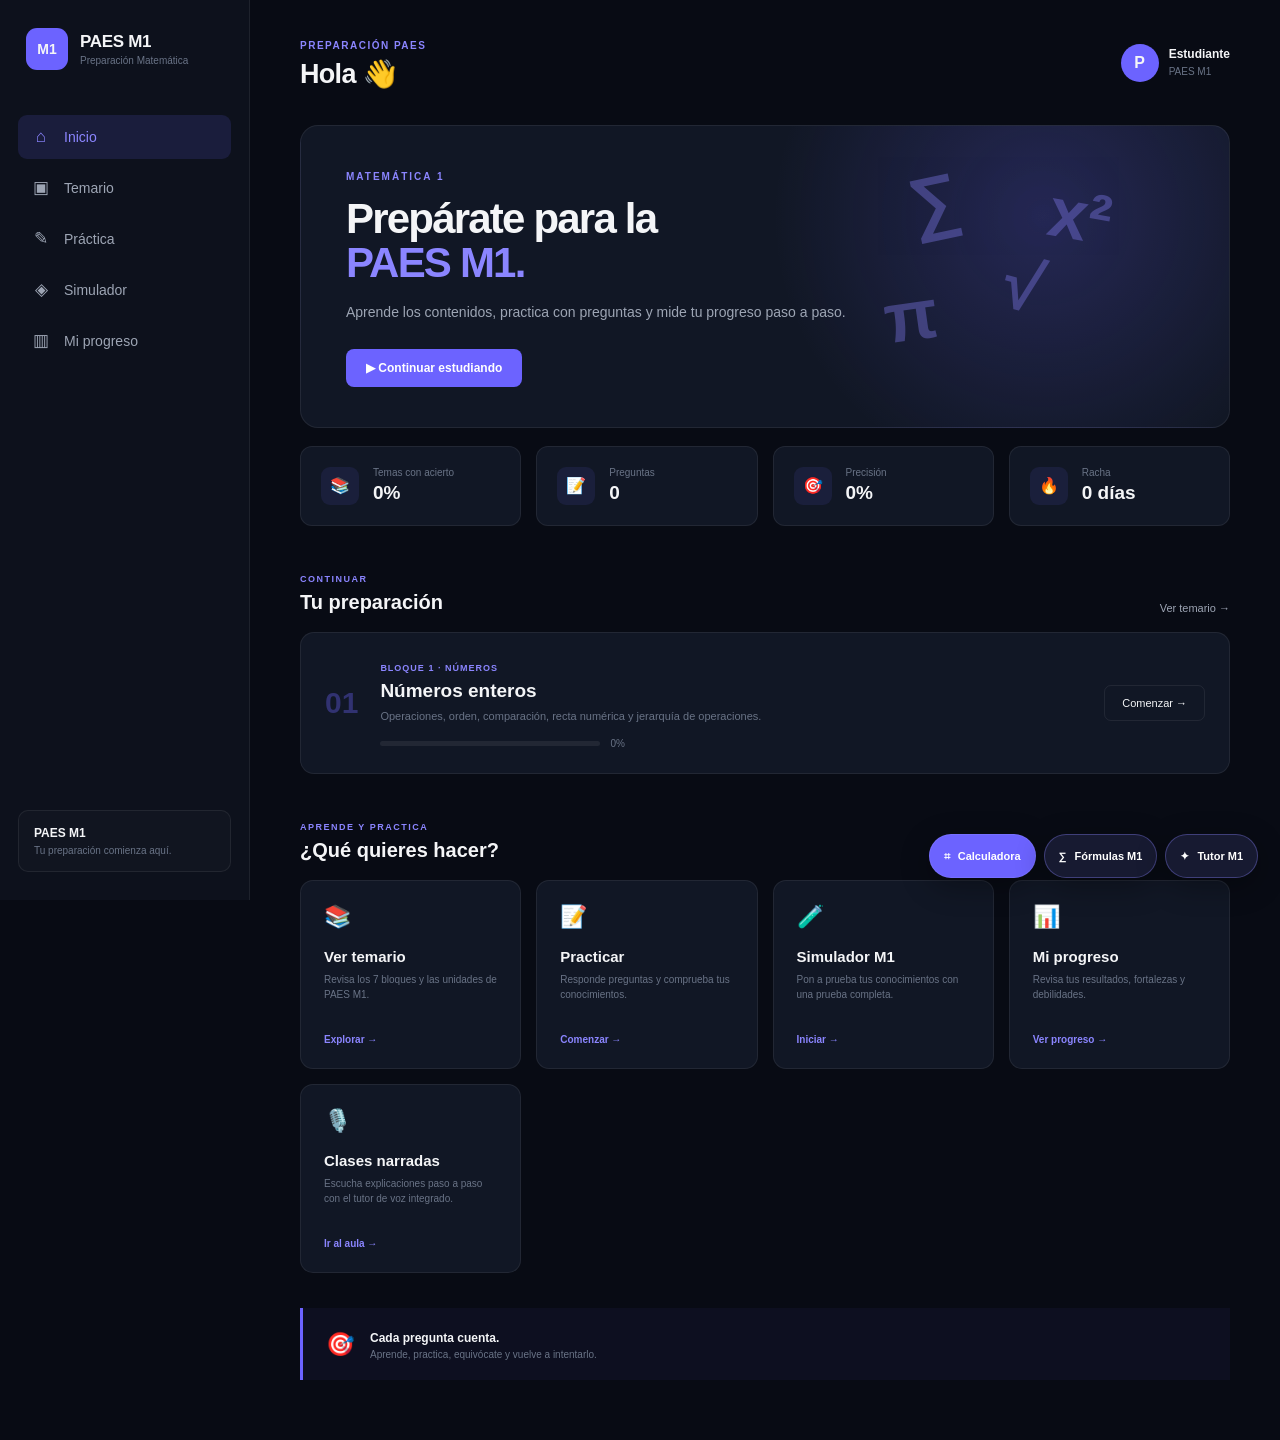
==== index.html @ ae8b5928 "Publicar sitio de preparacion PAES M1 Co-authored-by: Copilot <223556219+Copilot@users.noreply.githu" ====
<!DOCTYPE html>
<html lang="es">
<head>
    <meta charset="UTF-8">
    <meta name="viewport" content="width=device-width, initial-scale=1.0">

    <title>PAES M1 | Preparación Matemática</title>

    <link rel="stylesheet" href="css/style.css">
</head>

<body>

    <!-- BARRA LATERAL -->
    <aside class="sidebar">

        <div class="logo">
            <div class="logo-icon">M1</div>

            <div>
                <h1>PAES M1</h1>
                <span>Preparación Matemática</span>
            </div>
        </div>

        <nav class="menu">

            <a href="index.html" class="menu-item active">
                <span>⌂</span>
                Inicio
            </a>

            <a href="temario.html" class="menu-item">
                <span>▣</span>
                Temario
            </a>

            <a href="practica.html" class="menu-item">
                <span>✎</span>
                Práctica
            </a>

            <a href="simulador.html" class="menu-item">
                <span>◈</span>
                Simulador
            </a>

            <a href="progreso.html" class="menu-item">
                <span>▥</span>
                Mi progreso
            </a>

        </nav>

        <div class="sidebar-bottom">
            <span>PAES M1</span>
            <small>Tu preparación comienza aquí.</small>
        </div>

    </aside>


    <!-- CONTENIDO PRINCIPAL -->
    <main class="main-content">

        <!-- ENCABEZADO -->
        <header class="topbar">

            <div>
                <span class="welcome-small">PREPARACIÓN PAES</span>
                <h2>Hola 👋</h2>
            </div>

            <div class="student-badge">
                <span class="student-icon">P</span>
                <div>
                    <strong>Estudiante</strong>
                    <small>PAES M1</small>
                </div>
            </div>

        </header>


        <!-- HERO -->
        <section class="hero">

            <div class="hero-text">

                <span class="hero-label">MATEMÁTICA 1</span>

                <h1>
                    Prepárate para la<br>
                    <strong>PAES M1.</strong>
                </h1>

                <p>
                    Aprende los contenidos, practica con preguntas
                    y mide tu progreso paso a paso.
                </p>

                <button class="primary-button" id="continue-study">
                    ▶ Continuar estudiando
                </button>

            </div>

            <div class="hero-decoration">
                <div class="math-symbol">∑</div>
                <div class="math-symbol">√</div>
                <div class="math-symbol">π</div>
                <div class="math-symbol">x²</div>
            </div>

        </section>


        <!-- ESTADÍSTICAS -->
        <section class="stats">

            <div class="stat-card">

                <div class="stat-icon">📚</div>

                <div>
                    <span>Temas con acierto</span>
                    <strong id="temario-completado">0%</strong>
                </div>

            </div>


            <div class="stat-card">

                <div class="stat-icon">📝</div>

                <div>
                    <span>Preguntas</span>
                    <strong id="total-preguntas">0</strong>
                </div>

            </div>


            <div class="stat-card">

                <div class="stat-icon">🎯</div>

                <div>
                    <span>Precisión</span>
                    <strong id="precision">0%</strong>
                </div>

            </div>


            <div class="stat-card">

                <div class="stat-icon">🔥</div>

                <div>
                    <span>Racha</span>
                    <strong id="racha">0 días</strong>
                </div>

            </div>

        </section>


        <!-- CONTINUAR -->
        <section class="continue-section">

            <div class="section-title">

                <div>
                    <span class="section-label">CONTINUAR</span>
                    <h2>Tu preparación</h2>
                </div>

                <a href="temario.html">Ver temario →</a>

            </div>


            <div class="study-card">

                <div class="study-number">
                    01
                </div>

                <div class="study-info">

                    <span class="study-block">
                        BLOQUE 1 · NÚMEROS
                    </span>

                    <h3>Números enteros</h3>

                    <p>
                        Operaciones, orden, comparación,
                        recta numérica y jerarquía de operaciones.
                    </p>

                    <div class="progress-container">

                        <div class="progress-bar">
                            <div class="progress-fill"></div>
                        </div>

                        <span id="home-topic-progress">0%</span>

                    </div>

                </div>

                <button class="study-button" id="start-topic">
                    Comenzar →
                </button>

            </div>

        </section>


        <!-- ACCESOS RÁPIDOS -->
        <section class="quick-section">

            <div class="section-title">

                <div>
                    <span class="section-label">APRENDE Y PRACTICA</span>
                    <h2>¿Qué quieres hacer?</h2>
                </div>

            </div>


            <div class="quick-grid">

                <a href="temario.html" class="quick-card">

                    <div class="quick-icon">📚</div>

                    <h3>Ver temario</h3>

                    <p>
                        Revisa los 7 bloques y las
                        unidades de PAES M1.
                    </p>

                    <span>Explorar →</span>

                </a>


                <a href="practica.html" class="quick-card">

                    <div class="quick-icon">📝</div>

                    <h3>Practicar</h3>

                    <p>
                        Responde preguntas y
                        comprueba tus conocimientos.
                    </p>

                    <span>Comenzar →</span>

                </a>


                <a href="simulador.html" class="quick-card">

                    <div class="quick-icon">🧪</div>

                    <h3>Simulador M1</h3>

                    <p>
                        Pon a prueba tus conocimientos
                        con una prueba completa.
                    </p>

                    <span>Iniciar →</span>

                </a>


                <a href="progreso.html" class="quick-card">

                    <div class="quick-icon">📊</div>

                    <h3>Mi progreso</h3>

                    <p>
                        Revisa tus resultados,
                        fortalezas y debilidades.
                    </p>

                    <span>Ver progreso →</span>

                </a>

                <a href="temario.html?tema=1" class="quick-card">

                    <div class="quick-icon">🎙️</div>

                    <h3>Clases narradas</h3>

                    <p>
                        Escucha explicaciones paso a paso
                        con el tutor de voz integrado.
                    </p>

                    <span>Ir al aula →</span>

                </a>

            </div>

        </section>


        <!-- FRASE FINAL -->
        <section class="motivation">

            <span>🎯</span>

            <div>
                <strong>Cada pregunta cuenta.</strong>
                <p>
                    Aprende, practica, equivócate y vuelve a intentarlo.
                </p>
            </div>

        </section>

    </main>

    <script src="js/app.js"></script>
    <script src="data/temario.js"></script>
    <script src="data/preguntas.js"></script>
    <script src="js/tutor.js"></script>
</body>
</html>
---- css/style.css ----
/* =====================================================
   PAES M1 - ESTILOS PRINCIPALES
   ===================================================== */

/* ---------- CONFIGURACIÓN GENERAL ---------- */

* {
    margin: 0;
    padding: 0;
    box-sizing: border-box;
}

:root {
    --background: #080b14;
    --sidebar: #0d111c;
    --card: #111725;
    --card-hover: #151d2e;

    --primary: #6c63ff;
    --primary-light: #8b85ff;

    --text: #f4f5f7;
    --text-secondary: #9da5b4;
    --text-muted: #697386;

    --border: rgba(255, 255, 255, 0.07);

    --success: #38d996;
}

body {
    font-family: Arial, Helvetica, sans-serif;
    background: var(--background);
    color: var(--text);
    min-height: 100vh;
}


/* ---------- BARRA LATERAL ---------- */

.sidebar {
    position: fixed;
    left: 0;
    top: 0;

    width: 250px;
    height: 100vh;

    background: var(--sidebar);

    border-right: 1px solid var(--border);

    padding: 28px 18px;

    display: flex;
    flex-direction: column;

    z-index: 100;
}


/* ---------- LOGO ---------- */

.logo {
    display: flex;
    align-items: center;
    gap: 12px;

    padding: 0 8px;
    margin-bottom: 45px;
}

.logo-icon {
    width: 42px;
    height: 42px;

    display: flex;
    align-items: center;
    justify-content: center;

    border-radius: 11px;

    background: var(--primary);

    font-weight: 800;
    font-size: 14px;
}

.logo h1 {
    font-size: 17px;
    letter-spacing: -0.3px;
}

.logo span {
    display: block;

    margin-top: 3px;

    font-size: 10px;
    color: var(--text-muted);
}


/* ---------- MENÚ ---------- */

.menu {
    display: flex;
    flex-direction: column;
    gap: 6px;
}

.menu-item {
    display: flex;
    align-items: center;

    gap: 13px;

    padding: 12px 13px;

    border-radius: 9px;

    color: var(--text-secondary);

    text-decoration: none;

    font-size: 14px;

    transition: 0.2s ease;
}

.menu-item span {
    width: 20px;

    text-align: center;

    font-size: 17px;
}

.menu-item:hover {
    background: rgba(255, 255, 255, 0.04);
    color: var(--text);
}

.menu-item.active {
    background: rgba(108, 99, 255, 0.14);
    color: var(--primary-light);
}


/* ---------- PARTE INFERIOR SIDEBAR ---------- */

.sidebar-bottom {
    margin-top: auto;

    padding: 15px;

    border: 1px solid var(--border);

    border-radius: 10px;

    background: rgba(255, 255, 255, 0.02);
}

.sidebar-bottom span {
    display: block;

    font-size: 12px;
    font-weight: 700;
}

.sidebar-bottom small {
    display: block;

    margin-top: 5px;

    color: var(--text-muted);

    font-size: 10px;
}


/* ---------- CONTENIDO PRINCIPAL ---------- */

.main-content {
    margin-left: 250px;

    padding: 35px 50px 60px;

    max-width: 1500px;
}


/* ---------- TOPBAR ---------- */

.topbar {
    display: flex;
    justify-content: space-between;
    align-items: center;

    margin-bottom: 35px;
}

.welcome-small {
    font-size: 10px;

    font-weight: 700;

    letter-spacing: 1.5px;

    color: var(--primary-light);
}

.topbar h2 {
    margin-top: 5px;

    font-size: 27px;

    letter-spacing: -0.7px;
}

.student-badge {
    display: flex;
    align-items: center;

    gap: 10px;
}

.student-icon {
    width: 38px;
    height: 38px;

    display: flex;
    align-items: center;
    justify-content: center;

    border-radius: 50%;

    background: var(--primary);

    font-weight: 700;
}

.student-badge strong {
    display: block;

    font-size: 12px;
}

.student-badge small {
    color: var(--text-muted);

    font-size: 10px;
}


/* ---------- HERO ---------- */

.hero {
    position: relative;

    min-height: 285px;

    padding: 40px 45px;

    overflow: hidden;

    border: 1px solid var(--border);

    border-radius: 18px;

    background:
        radial-gradient(
            circle at 80% 30%,
            rgba(108, 99, 255, 0.22),
            transparent 35%
        ),
        var(--card);
}

.hero-text {
    position: relative;

    z-index: 2;
}

.hero-label {
    font-size: 10px;

    letter-spacing: 2px;

    font-weight: 700;

    color: var(--primary-light);
}

.hero h1 {
    margin-top: 13px;

    font-size: 42px;

    line-height: 1.05;

    letter-spacing: -1.8px;
}

.hero h1 strong {
    color: var(--primary-light);
}

.hero p {
    max-width: 500px;

    margin-top: 16px;

    color: var(--text-secondary);

    font-size: 14px;

    line-height: 1.6;
}


/* ---------- BOTÓN PRINCIPAL ---------- */

.primary-button {
    margin-top: 25px;

    padding: 12px 20px;

    border: none;

    border-radius: 8px;

    background: var(--primary);

    color: white;

    font-weight: 700;

    font-size: 12px;

    cursor: pointer;

    transition: 0.2s ease;
}

.primary-button:hover {
    background: var(--primary-light);

    transform: translateY(-1px);
}


/* ---------- DECORACIÓN MATEMÁTICA ---------- */

.hero-decoration {
    position: absolute;

    right: 70px;
    top: 25px;

    width: 300px;
    height: 230px;

    opacity: 0.35;
}

.math-symbol {
    position: absolute;

    font-size: 70px;

    color: var(--primary-light);

    font-weight: 800;
}

.math-symbol:nth-child(1) {
    top: 10px;
    left: 50px;

    transform: rotate(-12deg);
}

.math-symbol:nth-child(2) {
    top: 95px;
    left: 145px;

    transform: rotate(15deg);
}

.math-symbol:nth-child(3) {
    top: 125px;
    left: 25px;

    transform: rotate(-8deg);
}

.math-symbol:nth-child(4) {
    top: 25px;
    left: 190px;

    transform: rotate(10deg);
}


/* ---------- ESTADÍSTICAS ---------- */

.stats {
    display: grid;

    grid-template-columns: repeat(4, 1fr);

    gap: 15px;

    margin-top: 18px;
}

.stat-card {
    display: flex;

    align-items: center;

    gap: 14px;

    padding: 20px;

    border: 1px solid var(--border);

    border-radius: 12px;

    background: var(--card);
}

.stat-icon {
    width: 38px;
    height: 38px;

    display: flex;

    align-items: center;
    justify-content: center;

    border-radius: 9px;

    background: rgba(108, 99, 255, 0.1);

    font-size: 16px;
}

.stat-card span {
    display: block;

    color: var(--text-muted);

    font-size: 10px;
}

.stat-card strong {
    display: block;

    margin-top: 4px;

    font-size: 19px;
}


/* ---------- TÍTULOS DE SECCIÓN ---------- */

.continue-section,
.quick-section {
    margin-top: 42px;
}

.section-title {
    display: flex;

    justify-content: space-between;

    align-items: end;

    margin-bottom: 18px;
}

.section-label {
    color: var(--primary-light);

    font-size: 9px;

    font-weight: 700;

    letter-spacing: 1.5px;
}

.section-title h2 {
    margin-top: 5px;

    font-size: 20px;
}

.section-title a {
    color: var(--text-secondary);

    font-size: 11px;

    text-decoration: none;
}

.section-title a:hover {
    color: var(--primary-light);
}


/* ---------- TARJETA DE ESTUDIO ---------- */

.study-card {
    display: flex;

    align-items: center;

    gap: 22px;

    padding: 24px;

    border: 1px solid var(--border);

    border-radius: 14px;

    background: var(--card);

    transition: 0.2s ease;
}

.study-card:hover {
    border-color: rgba(108, 99, 255, 0.3);
}

.study-number {
    font-size: 30px;

    font-weight: 800;

    color: rgba(108, 99, 255, 0.35);
}

.study-info {
    flex: 1;
}

.study-block {
    color: var(--primary-light);

    font-size: 9px;

    font-weight: 700;

    letter-spacing: 1px;
}

.study-info h3 {
    margin-top: 5px;

    font-size: 19px;
}

.study-info p {
    margin-top: 6px;

    color: var(--text-muted);

    font-size: 11px;

    line-height: 1.5;
}


/* ---------- PROGRESO ---------- */

.progress-container {
    display: flex;

    align-items: center;

    gap: 10px;

    margin-top: 14px;
}

.progress-bar {
    width: 220px;
    height: 5px;

    overflow: hidden;

    border-radius: 20px;

    background: rgba(255, 255, 255, 0.07);
}

.progress-fill {
    width: 0%;

    height: 100%;

    background: var(--primary);

    border-radius: inherit;
}

.progress-container span {
    color: var(--text-muted);

    font-size: 10px;
}

.study-button {
    padding: 11px 17px;

    border: 1px solid var(--border);

    border-radius: 7px;

    background: transparent;

    color: var(--text);

    font-size: 11px;

    cursor: pointer;

    transition: 0.2s ease;
}

.study-button:hover {
    background: var(--primary);

    border-color: var(--primary);
}


/* ---------- ACCESOS RÁPIDOS ---------- */

.quick-grid {
    display: grid;

    grid-template-columns: repeat(4, 1fr);

    gap: 15px;
}

.quick-card {
    padding: 23px;

    border: 1px solid var(--border);

    border-radius: 13px;

    background: var(--card);

    text-decoration: none;

    color: var(--text);

    transition: 0.2s ease;
}

.quick-card:hover {
    transform: translateY(-3px);

    background: var(--card-hover);

    border-color: rgba(108, 99, 255, 0.3);
}

.quick-icon {
    font-size: 22px;

    margin-bottom: 18px;
}

.quick-card h3 {
    font-size: 15px;
}

.quick-card p {
    min-height: 45px;

    margin-top: 7px;

    color: var(--text-muted);

    font-size: 10px;

    line-height: 1.5;
}

.quick-card span {
    display: block;

    margin-top: 17px;

    color: var(--primary-light);

    font-size: 10px;

    font-weight: 700;
}


/* ---------- MOTIVACIÓN ---------- */

.motivation {
    display: flex;

    align-items: center;

    gap: 15px;

    margin-top: 35px;

    padding: 20px 23px;

    border-left: 3px solid var(--primary);

    background: rgba(108, 99, 255, 0.05);
}

.motivation > span {
    font-size: 23px;
}

.motivation strong {
    font-size: 12px;
}

.motivation p {
    margin-top: 3px;

    color: var(--text-muted);

    font-size: 10px;
}


/* =====================================================
   RESPONSIVE
   ===================================================== */

@media (max-width: 1100px) {

    .stats,
    .quick-grid {
        grid-template-columns: repeat(2, 1fr);
    }

    .hero-decoration {
        right: 20px;
        opacity: 0.2;
    }
}


@media (max-width: 800px) {

    .sidebar {
        width: 70px;

        padding: 20px 10px;
    }

    .logo {
        justify-content: center;
    }

    .logo > div:last-child,
    .menu-item:not(.active) {
        /* Mantener estructura simple en pantallas pequeñas */
    }

    .logo h1,
    .logo span,
    .menu-item {
        font-size: 0;
    }

    .menu-item span {
        font-size: 18px;
    }

    .sidebar-bottom {
        display: none;
    }

    .main-content {
        margin-left: 70px;

        padding: 25px;
    }

    .hero h1 {
        font-size: 32px;
    }

    .hero-decoration {
        display: none;
    }
}


@media (max-width: 600px) {

    .main-content {
        padding: 20px 15px;
    }

    .stats,
    .quick-grid {
        grid-template-columns: 1fr;
    }

    .study-card {
        flex-direction: column;

        align-items: flex-start;
    }

    .study-button {
        width: 100%;
    }

    .progress-bar {
        width: 160px;
    }
}

/* ---------- PÁGINAS DE ESTUDIO ---------- */

.page-header {
    display: flex;
    justify-content: space-between;
    align-items: end;
    margin-bottom: 28px;
}

.logo {
    color: var(--text);
    text-decoration: none;
}

.logo-copy strong,
.logo-copy small {
    display: block;
}

.logo-copy strong {
    font-size: 15px;
    letter-spacing: 0.3px;
}

.logo-copy small {
    margin-top: 3px;
    color: var(--text-muted);
    font-size: 10px;
}

.page-header h1 {
    margin-top: 8px;
    font-size: clamp(28px, 4vw, 38px);
    letter-spacing: -1px;
}

.page-header p,
.muted,
.source-note {
    color: var(--text-secondary);
    line-height: 1.65;
}

.page-header p {
    max-width: 680px;
    margin-top: 8px;
    font-size: 14px;
}

.eyebrow {
    color: var(--primary-light);
    font-size: 10px;
    font-weight: 700;
    letter-spacing: 1.5px;
}

.panel {
    border: 1px solid var(--border);
    border-radius: 14px;
    background: var(--card);
}

.source-note {
    margin: 22px 2px;
    font-size: 11px;
}

.button {
    display: inline-flex;
    align-items: center;
    justify-content: center;
    gap: 8px;
    min-height: 42px;
    padding: 10px 16px;
    border: 1px solid transparent;
    border-radius: 8px;
    color: var(--text);
    font: inherit;
    font-size: 13px;
    font-weight: 700;
    text-decoration: none;
    cursor: pointer;
    transition: 0.2s ease;
}

.button-primary {
    background: var(--primary);
    color: white;
}

.button-primary:hover {
    background: var(--primary-light);
    transform: translateY(-1px);
}

.button-quiet {
    border-color: var(--border);
    background: transparent;
}

.button-quiet:hover {
    background: var(--card-hover);
}

.button:disabled {
    cursor: not-allowed;
    opacity: 0.45;
    transform: none;
}

.hidden {
    display: none !important;
}

.pill {
    display: inline-flex;
    align-items: center;
    width: fit-content;
    padding: 6px 9px;
    border: 1px solid rgba(108, 99, 255, 0.25);
    border-radius: 99px;
    background: rgba(108, 99, 255, 0.1);
    color: var(--primary-light);
    font-size: 9px;
    font-weight: 700;
    letter-spacing: 0.7px;
}

/* Temario */

.topic-summary {
    display: grid;
    grid-template-columns: repeat(3, minmax(0, 1fr));
    gap: 14px;
    margin-bottom: 30px;
}

.summary-card {
    display: flex;
    align-items: center;
    gap: 14px;
    min-height: 90px;
    padding: 18px;
    border: 1px solid var(--border);
    border-radius: 12px;
    background: var(--card);
}

.summary-number {
    color: var(--primary-light);
    font-size: 27px;
    font-weight: 800;
}

.summary-card strong,
.summary-card small {
    display: block;
}

.summary-card small {
    margin-top: 4px;
    color: var(--text-muted);
    font-size: 11px;
}

.temario-container {
    display: grid;
    gap: 18px;
}

.temario-block {
    padding: 22px;
    border: 1px solid var(--border);
    border-radius: 14px;
    background: var(--card);
}

.block-header {
    display: flex;
    align-items: flex-start;
    gap: 16px;
    margin-bottom: 20px;
}

.block-number {
    display: grid;
    flex: 0 0 42px;
    height: 42px;
    place-items: center;
    border-radius: 11px;
    background: rgba(108, 99, 255, 0.14);
    color: var(--primary-light);
    font-weight: 800;
}

.block-label {
    color: var(--primary-light);
    font-size: 9px;
    font-weight: 700;
    letter-spacing: 1px;
}

.block-header h2 {
    margin-top: 4px;
    font-size: 20px;
}

.block-header p {
    margin-top: 6px;
    color: var(--text-muted);
    font-size: 12px;
    line-height: 1.5;
}

.topics-grid {
    display: grid;
    grid-template-columns: repeat(2, minmax(0, 1fr));
    gap: 10px;
}

.topic-card {
    display: flex;
    align-items: flex-start;
    gap: 12px;
    min-height: 98px;
    padding: 15px;
    border: 1px solid var(--border);
    border-radius: 10px;
    background: rgba(255, 255, 255, 0.015);
    color: var(--text);
    text-decoration: none;
    transition: 0.2s ease;
}

.topic-card:hover,
.topic-card:focus-visible {
    border-color: rgba(108, 99, 255, 0.45);
    background: var(--card-hover);
    transform: translateY(-1px);
}

.topic-number {
    color: var(--primary-light);
    font-size: 11px;
    font-weight: 800;
}

.topic-card h3 {
    font-size: 13px;
    line-height: 1.4;
}

.topic-card p {
    margin-top: 5px;
    color: var(--text-muted);
    font-size: 11px;
    line-height: 1.5;
}

.topic-arrow {
    margin-left: auto;
    color: var(--primary-light);
}

/* Práctica */

.practice-toolbar {
    display: flex;
    flex-wrap: wrap;
    align-items: center;
    gap: 12px;
    margin-bottom: 16px;
    padding: 16px;
}

.practice-toolbar label {
    font-size: 12px;
    font-weight: 700;
}

.practice-toolbar select {
    min-height: 42px;
    min-width: 225px;
    padding: 8px 32px 8px 12px;
    border: 1px solid var(--border);
    border-radius: 8px;
    background: var(--sidebar);
    color: var(--text);
    font: inherit;
}

.practice-toolbar .muted {
    margin-left: auto;
    font-size: 11px;
}

.question-card {
    min-height: 350px;
    padding: clamp(18px, 4vw, 30px);
}

.question-meta,
.simulator-topbar {
    display: flex;
    justify-content: space-between;
    align-items: center;
    gap: 12px;
    color: var(--text-muted);
    font-size: 11px;
}

.question-topic {
    margin-top: 22px;
    color: var(--primary-light);
    font-size: 11px;
    font-weight: 700;
}

.question-prompt {
    max-width: 850px;
    margin-top: 10px;
    font-size: clamp(18px, 2.5vw, 23px);
    line-height: 1.5;
}

.answer-options {
    display: grid;
    gap: 9px;
    margin-top: 22px;
}

.answer-option {
    display: flex;
    align-items: center;
    gap: 12px;
    width: 100%;
    min-height: 49px;
    padding: 10px 13px;
    border: 1px solid var(--border);
    border-radius: 9px;
    background: rgba(255, 255, 255, 0.02);
    color: var(--text);
    text-align: left;
    font: inherit;
    font-size: 13px;
    cursor: pointer;
    transition: 0.15s ease;
}

.answer-option:hover:not(:disabled),
.answer-option.is-selected {
    border-color: var(--primary);
    background: rgba(108, 99, 255, 0.1);
}

.answer-option.is-correct {
    border-color: var(--success);
    background: rgba(56, 217, 150, 0.1);
}

.answer-option.is-wrong {
    border-color: #ff777e;
    background: rgba(255, 119, 126, 0.1);
}

.answer-option:disabled {
    cursor: default;
}

.option-letter {
    display: grid;
    flex: 0 0 27px;
    height: 27px;
    place-items: center;
    border-radius: 7px;
    background: rgba(255, 255, 255, 0.06);
    color: var(--text-secondary);
    font-size: 11px;
    font-weight: 800;
}

.answer-feedback {
    margin-top: 18px;
    padding: 15px;
    border-radius: 9px;
    font-size: 13px;
    line-height: 1.6;
}

.answer-feedback p {
    margin-top: 5px;
}

.feedback-correct {
    border: 1px solid rgba(56, 217, 150, 0.25);
    background: rgba(56, 217, 150, 0.07);
}

.feedback-wrong {
    border: 1px solid rgba(255, 119, 126, 0.25);
    background: rgba(255, 119, 126, 0.07);
}

.next-question {
    margin-top: 16px;
}

.empty-state {
    display: grid;
    justify-items: center;
    align-content: center;
    min-height: 290px;
    text-align: center;
}

.empty-state h2 {
    margin-top: 12px;
    font-size: 20px;
}

.empty-state p {
    max-width: 520px;
    margin: 8px 0 18px;
    color: var(--text-secondary);
    font-size: 13px;
    line-height: 1.6;
}

.empty-icon {
    color: var(--primary-light);
    font-size: 34px;
}

/* Simulador */

.simulator-intro {
    display: flex;
    align-items: flex-start;
    gap: 22px;
    max-width: 900px;
    padding: clamp(20px, 4vw, 36px);
}

.simulator-mark {
    display: grid;
    flex: 0 0 56px;
    height: 56px;
    place-items: center;
    border-radius: 14px;
    background: rgba(108, 99, 255, 0.15);
    color: var(--primary-light);
    font-size: 26px;
}

.simulator-intro h2 {
    margin-top: 15px;
    font-size: 24px;
}

.simulator-intro p {
    margin-top: 10px;
    color: var(--text-secondary);
    font-size: 13px;
    line-height: 1.65;
}

.simulator-intro .source-note {
    font-size: 10px;
}

.simulator-stage,
.simulator-results {
    padding: clamp(18px, 4vw, 30px);
}

.simulator-clock {
    color: var(--text);
    font-size: 18px;
    font-variant-numeric: tabular-nums;
}

.simulator-progress,
.axis-bar {
    height: 6px;
    margin-top: 16px;
    overflow: hidden;
    border-radius: 10px;
    background: rgba(255, 255, 255, 0.07);
}

.simulator-progress span,
.axis-bar span {
    display: block;
    height: 100%;
    border-radius: inherit;
    background: var(--primary);
    transition: width 0.25s ease;
}

.simulator-question {
    max-width: 850px;
    min-height: 315px;
    margin: 0 auto;
    padding: 15px 0 25px;
}

.simulator-question h2 {
    margin-top: 10px;
    font-size: clamp(19px, 2.5vw, 24px);
    line-height: 1.5;
}

.simulator-footer {
    display: flex;
    justify-content: space-between;
    align-items: center;
    gap: 12px;
    padding: 15px 0;
    border-top: 1px solid var(--border);
}

.simulator-footer .muted {
    font-size: 11px;
}

.question-map {
    display: flex;
    flex-wrap: wrap;
    gap: 7px;
    margin-top: 14px;
}

.map-number {
    width: 35px;
    height: 35px;
    border: 1px solid var(--border);
    border-radius: 8px;
    background: transparent;
    color: var(--text-secondary);
    cursor: pointer;
}

.map-number.answered {
    border-color: var(--primary);
    color: var(--primary-light);
}

.map-number.current {
    background: var(--primary);
    color: white;
}

.result-heading {
    margin-bottom: 22px;
}

.result-heading h2 {
    margin-top: 8px;
    font-size: 26px;
}

.result-heading p {
    margin-top: 6px;
    color: var(--text-secondary);
    font-size: 12px;
}

.results-review {
    display: grid;
    gap: 10px;
    margin-bottom: 20px;
}

.result-review-item {
    padding: 15px;
    border: 1px solid var(--border);
    border-radius: 9px;
}

.result-review-item h3 {
    font-size: 13px;
}

.result-review-item p {
    margin-top: 7px;
    color: var(--text-secondary);
    font-size: 12px;
    line-height: 1.6;
}

.review-correct h3 {
    color: var(--success);
}

.review-wrong h3 {
    color: #ff9298;
}

/* Progreso */

.progress-panel {
    margin-top: 20px;
    padding: 22px;
}

.progress-panel .section-title {
    margin-bottom: 20px;
}

.axis-progress-list {
    display: grid;
    gap: 18px;
}

.axis-progress-heading {
    display: flex;
    justify-content: space-between;
    gap: 15px;
    font-size: 12px;
}

.axis-progress-heading span {
    color: var(--text-muted);
    text-align: right;
    font-size: 10px;
}

.axis-bar {
    margin-top: 8px;
}

.review-list {
    display: grid;
    gap: 9px;
}

.review-link {
    display: flex;
    justify-content: space-between;
    gap: 15px;
    padding: 13px;
    border: 1px solid var(--border);
    border-radius: 8px;
    color: var(--text);
    text-decoration: none;
    font-size: 12px;
}

.review-link:hover {
    border-color: rgba(108, 99, 255, 0.45);
}

.review-link strong {
    color: var(--primary-light);
    white-space: nowrap;
}

.danger-button {
    margin-top: 20px;
    color: #ff9298;
}

/* Lección y tutor narrado */

.lesson-dialog {
    width: min(820px, calc(100% - 28px));
    max-height: min(90vh, 900px);
    padding: 0;
    overflow: auto;
    border: 1px solid var(--border);
    border-radius: 16px;
    background: var(--background);
    color: var(--text);
}

.lesson-dialog::backdrop {
    background: rgba(0, 0, 0, 0.75);
    backdrop-filter: blur(4px);
}

.lesson-dialog-head,
.lesson-dialog-foot {
    display: flex;
    justify-content: space-between;
    align-items: center;
    gap: 15px;
    padding: 20px 24px;
}

.lesson-dialog-head {
    border-bottom: 1px solid var(--border);
}

.lesson-dialog-head h2 {
    margin-top: 6px;
    font-size: 23px;
}

.icon-button {
    width: 36px;
    height: 36px;
    border: 1px solid var(--border);
    border-radius: 8px;
    background: transparent;
    color: var(--text);
    font-size: 23px;
    cursor: pointer;
}

.lesson-video {
    margin: 20px 24px;
    padding: 22px;
    border: 1px solid rgba(108, 99, 255, 0.2);
    border-radius: 12px;
    background: radial-gradient(circle at 80% 10%, rgba(108, 99, 255, 0.16), transparent 55%), #0b1020;
}

.lesson-scene {
    margin-top: 16px;
    overflow: hidden;
    border: 1px solid rgba(139, 133, 255, 0.2);
    border-radius: 11px;
    background: linear-gradient(145deg, rgba(24, 31, 52, 0.96), rgba(11, 16, 32, 0.96));
}

.scene-steps {
    display: flex;
    flex-wrap: wrap;
    gap: 7px;
    padding: 12px 14px;
    border-bottom: 1px solid rgba(255, 255, 255, 0.06);
}

.scene-step {
    padding: 5px 8px;
    border-radius: 99px;
    color: var(--text-muted);
    font-size: 9px;
    transition: 0.25s ease;
}

.scene-step.active {
    background: rgba(108, 99, 255, 0.2);
    color: #d9d6ff;
}

.scene-step.complete {
    color: var(--success);
}

.scene-grid {
    display: grid;
    grid-template-columns: minmax(120px, 0.7fr) minmax(0, 1.6fr);
    min-height: 190px;
}

.scene-visual {
    position: relative;
    display: grid;
    min-height: 190px;
    place-items: center;
    overflow: hidden;
    border-right: 1px solid rgba(255, 255, 255, 0.06);
    color: var(--primary-light);
}

.scene-symbol {
    position: relative;
    z-index: 2;
    display: grid;
    width: 76px;
    height: 76px;
    place-items: center;
    border: 1px solid rgba(139, 133, 255, 0.45);
    border-radius: 22px;
    background: rgba(108, 99, 255, 0.13);
    box-shadow: 0 0 35px rgba(108, 99, 255, 0.17);
    font-size: 24px;
    font-weight: 800;
    transition: 0.35s ease;
}

.scene-orbit {
    position: absolute;
    width: 124px;
    height: 124px;
    border: 1px solid rgba(139, 133, 255, 0.14);
    border-radius: 50%;
}

.orbit-two {
    width: 168px;
    height: 168px;
    border-style: dashed;
}

.scene-axis {
    position: absolute;
    width: 110px;
    height: 1px;
    background: rgba(139, 133, 255, 0.22);
}

.axis-y {
    transform: rotate(90deg);
}

.scene-board {
    display: flex;
    flex-direction: column;
    justify-content: center;
    padding: 22px;
}

.scene-kicker {
    color: var(--primary-light);
    font-size: 9px;
    font-weight: 800;
    letter-spacing: 1.4px;
}

.board-equation {
    margin-top: 8px;
    color: #d9d6ff;
    font-size: clamp(21px, 4vw, 34px);
    font-weight: 700;
    line-height: 1.35;
    overflow-wrap: anywhere;
}

.lesson-caption {
    margin-top: 8px;
    color: var(--text-secondary);
    font-size: 12px;
    line-height: 1.7;
}

.scene-playing .scene-symbol {
    animation: tutor-pulse 1.8s ease-in-out infinite;
}

.scene-playing .scene-orbit {
    animation: tutor-orbit 8s linear infinite;
}

.scene-playing .scene-step.active {
    animation: tutor-highlight 1.2s ease-in-out infinite alternate;
}

.scene-playing .lesson-caption {
    animation: tutor-appear 0.5s ease both;
}

@keyframes tutor-pulse {
    50% { transform: scale(1.08); box-shadow: 0 0 48px rgba(108, 99, 255, 0.35); }
}

@keyframes tutor-orbit {
    to { transform: rotate(360deg); }
}

@keyframes tutor-highlight {
    to { background: rgba(108, 99, 255, 0.34); }
}

@keyframes tutor-appear {
    from { opacity: 0.25; transform: translateY(5px); }
    to { opacity: 1; transform: translateY(0); }
}

.lesson-video > p {
    color: var(--text-secondary);
    font-size: 11px;
    line-height: 1.6;
}

.lesson-actions {
    display: flex;
    flex-wrap: wrap;
    gap: 9px;
    margin-top: 14px;
}

.lesson-content {
    display: grid;
    gap: 12px;
    padding: 0 24px 20px;
}

.lesson-content section {
    padding: 17px;
    border: 1px solid var(--border);
    border-radius: 10px;
    background: var(--card);
}

.lesson-content h3 {
    margin-bottom: 7px;
    font-size: 14px;
}

.lesson-content p,
.lesson-content li {
    color: var(--text-secondary);
    font-size: 12px;
    line-height: 1.7;
}

.lesson-content ul {
    padding-left: 18px;
}

.lesson-content .example-box {
    border-color: rgba(56, 217, 150, 0.18);
}

.lesson-content .warning-box {
    border-color: rgba(255, 194, 90, 0.2);
}

.lesson-dialog-foot {
    border-top: 1px solid var(--border);
}

.lesson-dialog-foot .muted {
    font-size: 10px;
}

/* Búsqueda de clases */

.topic-search {
    display: grid;
    grid-template-columns: auto minmax(180px, 1fr) auto;
    align-items: center;
    gap: 13px;
    margin: -8px 0 22px;
    padding: 13px 16px;
}

.topic-search label {
    font-size: 12px;
    font-weight: 700;
}

.topic-search input {
    width: 100%;
    min-height: 40px;
    padding: 8px 12px;
    border: 1px solid var(--border);
    border-radius: 8px;
    outline: none;
    background: var(--sidebar);
    color: var(--text);
    font: inherit;
    font-size: 12px;
}

.topic-search input:focus {
    border-color: var(--primary);
    box-shadow: 0 0 0 3px rgba(108, 99, 255, 0.12);
}

.topic-search .muted {
    font-size: 10px;
}

.topic-card[hidden],
.temario-block[hidden] {
    display: none;
}

/* Calculadora y formulario rápido */

.study-tools {
    position: fixed;
    right: 22px;
    bottom: 22px;
    z-index: 90;
    display: flex;
    gap: 8px;
}

.study-tool {
    display: inline-flex;
    align-items: center;
    gap: 8px;
    min-height: 44px;
    padding: 0 14px;
    border: 1px solid rgba(139, 133, 255, 0.35);
    border-radius: 99px;
    background: #171a31;
    box-shadow: 0 8px 30px rgba(0, 0, 0, 0.32);
    color: white;
    font: inherit;
    font-size: 11px;
    font-weight: 700;
    cursor: pointer;
    transition: 0.2s ease;
}

.study-tool:first-child {
    background: var(--primary);
}

.study-tool:hover {
    transform: translateY(-2px);
    box-shadow: 0 12px 34px rgba(0, 0, 0, 0.4);
}

.study-tool:first-letter {
    font-size: 17px;
}

.tool-dialog {
    width: min(460px, calc(100% - 28px));
    max-height: min(88vh, 800px);
    padding: 0;
    overflow: auto;
    border: 1px solid var(--border);
    border-radius: 16px;
    background: var(--background);
    color: var(--text);
    box-shadow: 0 24px 80px rgba(0, 0, 0, 0.5);
}

.tool-dialog::backdrop {
    background: rgba(0, 0, 0, 0.72);
    backdrop-filter: blur(5px);
}

.tool-dialog-head {
    display: flex;
    justify-content: space-between;
    align-items: center;
    gap: 12px;
    padding: 19px 21px;
    border-bottom: 1px solid var(--border);
}

.tool-dialog-head h2 {
    margin-top: 5px;
    font-size: 21px;
}

.calculator-display {
    display: grid;
    gap: 8px;
    margin: 16px 18px;
    padding: 14px;
    border: 1px solid var(--border);
    border-radius: 11px;
    background: var(--card);
    text-align: right;
}

.calculator-display input {
    width: 100%;
    border: 0;
    outline: 0;
    background: transparent;
    color: var(--text-secondary);
    text-align: right;
    font: inherit;
    font-size: 14px;
}

.calculator-display output {
    min-height: 38px;
    overflow-wrap: anywhere;
    color: white;
    font-size: 29px;
    font-variant-numeric: tabular-nums;
    font-weight: 700;
}

.calculator-display p {
    color: var(--text-muted);
    font-size: 10px;
}

.calculator-keypad {
    display: grid;
    grid-template-columns: repeat(4, 1fr);
    gap: 8px;
    padding: 0 18px 20px;
}

.calculator-keypad button {
    min-height: 47px;
    border: 1px solid var(--border);
    border-radius: 9px;
    background: var(--card);
    color: var(--text);
    font: inherit;
    font-size: 15px;
    cursor: pointer;
    transition: 0.15s ease;
}

.calculator-keypad button:hover {
    border-color: rgba(108, 99, 255, 0.55);
    background: var(--card-hover);
}

.calculator-keypad .key-muted {
    color: var(--primary-light);
}

.calculator-keypad .key-operator {
    background: rgba(108, 99, 255, 0.12);
    color: var(--primary-light);
}

.calculator-keypad .key-equals {
    grid-column: span 3;
    background: var(--primary);
    color: white;
    font-size: 13px;
    font-weight: 700;
}

.formula-dialog {
    width: min(720px, calc(100% - 28px));
}

.formula-intro {
    margin: 16px 21px;
    color: var(--text-secondary);
    font-size: 12px;
    line-height: 1.65;
}

.formula-grid {
    display: grid;
    grid-template-columns: repeat(2, minmax(0, 1fr));
    gap: 10px;
    padding: 0 18px;
}

.formula-grid section {
    padding: 14px;
    border: 1px solid var(--border);
    border-radius: 10px;
    background: var(--card);
}

.formula-grid h3 {
    margin: 10px 0 8px;
    font-size: 13px;
}

.formula-grid p {
    margin-top: 6px;
    color: var(--text-secondary);
    font-size: 11px;
    line-height: 1.6;
}

.formula-dialog > .source-note {
    margin: 15px 20px 20px;
}

.tutor-dialog {
    width: min(540px, calc(100% - 24px));
    overflow: hidden;
}

.tutor-disclaimer {
    margin: 12px 18px 0;
    color: var(--text-muted);
    font-size: 10px;
    line-height: 1.55;
}

.tutor-messages {
    display: flex;
    flex-direction: column;
    gap: 10px;
    max-height: min(46vh, 390px);
    min-height: 200px;
    margin: 12px 14px;
    padding: 3px 4px;
    overflow-y: auto;
    overscroll-behavior: contain;
}

.tutor-message {
    width: fit-content;
    max-width: 94%;
    padding: 12px 13px;
    border: 1px solid var(--border);
    border-radius: 12px;
    background: var(--card);
}

.tutor-message > strong {
    display: block;
    margin-bottom: 5px;
    color: var(--primary-light);
    font-size: 10px;
}

.tutor-message > p {
    color: var(--text-secondary);
    font-size: 12px;
    line-height: 1.65;
    white-space: pre-line;
}

.tutor-user {
    align-self: flex-end;
    border-color: rgba(108, 99, 255, 0.25);
    background: rgba(108, 99, 255, 0.1);
}

.tutor-user > strong {
    color: #d9d6ff;
}

.tutor-suggestions,
.tutor-actions {
    display: flex;
    flex-wrap: wrap;
    gap: 7px;
    margin-top: 10px;
}

.tutor-suggestions button {
    padding: 7px 9px;
    border: 1px solid rgba(139, 133, 255, 0.25);
    border-radius: 99px;
    background: rgba(108, 99, 255, 0.08);
    color: var(--primary-light);
    font: inherit;
    font-size: 10px;
    cursor: pointer;
}

.tutor-suggestions button:hover {
    background: rgba(108, 99, 255, 0.18);
}

.tutor-link {
    color: var(--primary-light);
    font-size: 10px;
    font-weight: 700;
    text-decoration: none;
}

.tutor-link:hover {
    text-decoration: underline;
}

.tutor-solution {
    margin-top: 10px;
    padding: 9px 10px;
    border-radius: 8px;
    background: rgba(56, 217, 150, 0.06);
}

.tutor-solution summary {
    color: var(--success);
    font-size: 10px;
    font-weight: 700;
    cursor: pointer;
}

.tutor-solution p {
    margin-top: 7px;
    color: var(--text-secondary);
    font-size: 11px;
    line-height: 1.6;
}

.tutor-speak {
    margin-top: 9px;
    padding: 0;
    border: 0;
    background: transparent;
    color: var(--text-muted);
    font: inherit;
    font-size: 10px;
    cursor: pointer;
}

.tutor-speak:hover {
    color: var(--text);
}

.tutor-form {
    display: flex;
    align-items: flex-end;
    gap: 8px;
    margin: 0 18px;
    padding-top: 10px;
    border-top: 1px solid var(--border);
}

.tutor-form textarea {
    flex: 1;
    min-width: 0;
    min-height: 43px;
    max-height: 110px;
    padding: 11px;
    resize: vertical;
    border: 1px solid var(--border);
    border-radius: 9px;
    outline: 0;
    background: var(--card);
    color: var(--text);
    font: inherit;
    font-size: 12px;
    line-height: 1.5;
}

.tutor-form textarea:focus {
    border-color: var(--primary);
    box-shadow: 0 0 0 3px rgba(108, 99, 255, 0.12);
}

.tutor-form .button {
    min-height: 43px;
}

.tutor-hint {
    margin: 7px 18px 13px;
    color: var(--text-muted);
    font-size: 9px;
}

.visually-hidden {
    position: absolute;
    width: 1px;
    height: 1px;
    padding: 0;
    overflow: hidden;
    clip: rect(0, 0, 0, 0);
    white-space: nowrap;
    border: 0;
}

@media (max-width: 800px) {
    .topic-summary {
        grid-template-columns: 1fr;
    }

    .topics-grid {
        grid-template-columns: 1fr;
    }

    .simulator-intro {
        flex-direction: column;
    }

    .axis-progress-heading {
        flex-direction: column;
        gap: 5px;
    }

    .axis-progress-heading span {
        text-align: left;
    }

    .topic-search {
        grid-template-columns: 1fr;
    }
}

@media (max-width: 600px) {
    .practice-toolbar {
        align-items: stretch;
        flex-direction: column;
    }

    .practice-toolbar select {
        width: 100%;
    }

    .practice-toolbar .muted {
        margin-left: 0;
    }

    .simulator-footer,
    .lesson-dialog-foot {
        align-items: stretch;
        flex-direction: column;
    }

    .lesson-dialog-head,
    .lesson-video,
    .lesson-content {
        margin-left: 14px;
        margin-right: 14px;
        padding-left: 14px;
        padding-right: 14px;
    }

    .lesson-dialog-head,
    .lesson-dialog-foot {
        padding-top: 15px;
        padding-bottom: 15px;
    }

    .review-link {
        flex-direction: column;
    }

    .study-tools {
        right: 12px;
        bottom: 12px;
    }

    .study-tool {
        min-height: 42px;
        gap: 6px;
        padding: 0 10px;
        font-size: 10px;
    }

    .scene-grid,
    .formula-grid {
        grid-template-columns: 1fr;
    }

    .scene-visual {
        min-height: 115px;
        border-right: 0;
        border-bottom: 1px solid rgba(255, 255, 255, 0.06);
    }

    .scene-symbol {
        width: 58px;
        height: 58px;
        border-radius: 17px;
        font-size: 19px;
    }

    .scene-orbit {
        width: 90px;
        height: 90px;
    }

    .orbit-two {
        width: 116px;
        height: 116px;
    }

    .scene-axis {
        width: 85px;
    }

    .scene-board {
        padding: 16px;
    }
}

@media (prefers-reduced-motion: reduce) {
    *,
    *::before,
    *::after {
        scroll-behavior: auto !important;
        transition-duration: 0.01ms !important;
    }
}
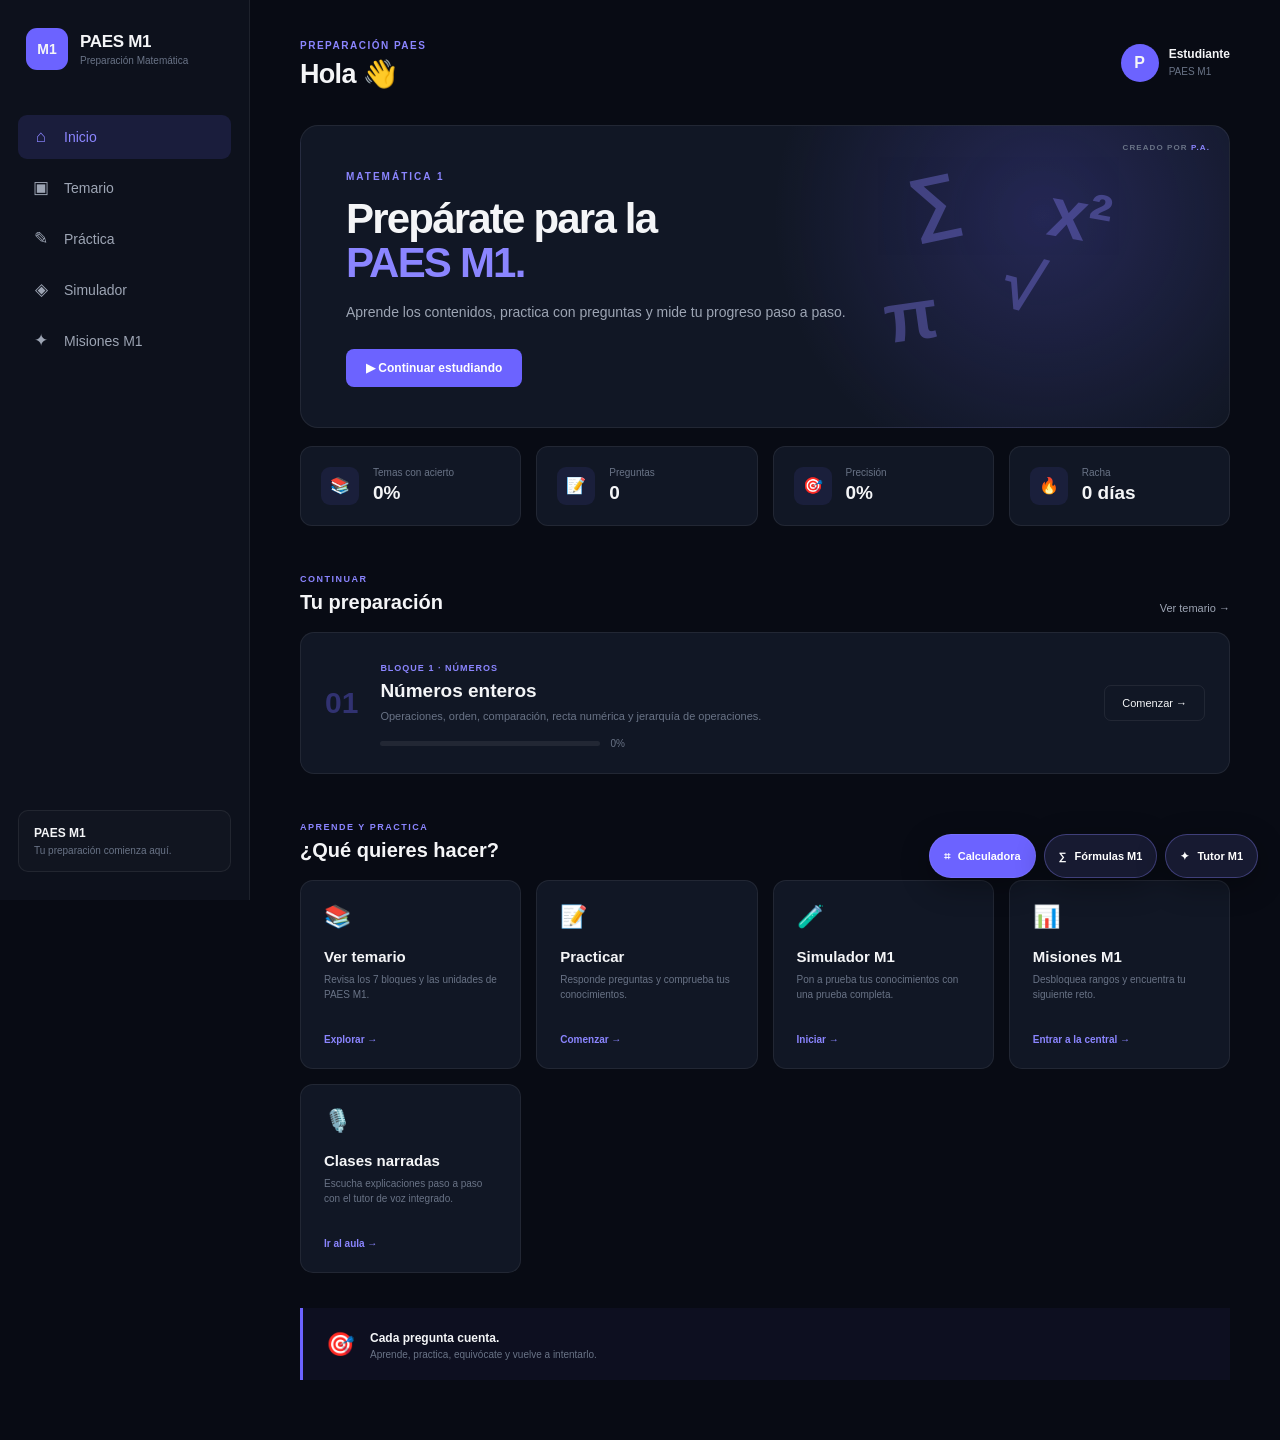
==== commit eaa4e87f: "Agrega practica rotativa y misiones PAES M1 Co-authored-by: Copilot <223556219+Copilot@users.noreply" ====
--- a/index.html
+++ b/index.html
@@ -46,8 +46,8 @@
             </a>
 
             <a href="progreso.html" class="menu-item">
-                <span>▥</span>
-                Mi progreso
+                <span>✦</span>
+                Misiones M1
             </a>
 
         </nav>
@@ -85,6 +85,7 @@
         <!-- HERO -->
         <section class="hero">
 
+            <span class="creator-signature">CREADO POR <strong>P.A.</strong></span>
             <div class="hero-text">
 
                 <span class="hero-label">MATEMÁTICA 1</span>
@@ -290,14 +291,13 @@
 
                     <div class="quick-icon">📊</div>
 
-                    <h3>Mi progreso</h3>
-
-                    <p>
-                        Revisa tus resultados,
-                        fortalezas y debilidades.
-                    </p>
-
-                    <span>Ver progreso →</span>
+                    <h3>Misiones M1</h3>
+
+                    <p>
+                        Desbloquea rangos y encuentra tu siguiente reto.
+                    </p>
+
+                    <span>Entrar a la central →</span>
 
                 </a>
 
--- a/css/style.css
+++ b/css/style.css
@@ -1753,6 +1753,173 @@
     border-color: rgba(255, 194, 90, 0.2);
 }
 
+.lesson-content .sublesson-route {
+    display: grid;
+    gap: 13px;
+    border-color: rgba(108, 99, 255, 0.28);
+    background: linear-gradient(145deg, rgba(108, 99, 255, 0.08), var(--card) 55%);
+}
+
+.sublesson-route-head {
+    display: flex;
+    align-items: center;
+    justify-content: space-between;
+    gap: 12px;
+}
+
+.sublesson-route-head .eyebrow {
+    color: var(--primary-light);
+    font-size: 9px;
+    font-weight: 800;
+    letter-spacing: 1px;
+}
+
+.sublesson-route-head h3 {
+    margin: 5px 0 0;
+    font-size: 17px;
+}
+
+.mastery-count {
+    flex: 0 0 auto;
+    padding: 7px 10px;
+    border: 1px solid rgba(56, 217, 150, 0.2);
+    border-radius: 99px;
+    background: rgba(56, 217, 150, 0.08);
+    color: var(--success);
+    font-size: 10px;
+    font-weight: 700;
+}
+
+.mastery-track,
+.narration-track {
+    height: 6px;
+    overflow: hidden;
+    border-radius: 99px;
+    background: rgba(255, 255, 255, 0.08);
+}
+
+.mastery-track > span,
+.narration-track > span {
+    display: block;
+    width: 0;
+    height: 100%;
+    border-radius: inherit;
+    background: linear-gradient(90deg, var(--primary), var(--success));
+    transition: width 0.3s ease;
+}
+
+.sublesson-intro {
+    margin: 0;
+}
+
+.sublesson-list {
+    display: grid;
+    gap: 10px;
+}
+
+.sublesson-card {
+    display: grid;
+    gap: 9px;
+    padding: 14px;
+    border: 1px solid var(--border);
+    border-radius: 10px;
+    background: rgba(9, 14, 27, 0.46);
+    transition: border-color 0.2s ease, background 0.2s ease, box-shadow 0.2s ease;
+}
+
+.sublesson-card.is-reading {
+    border-color: var(--primary-light);
+    background: rgba(108, 99, 255, 0.12);
+    box-shadow: 0 0 0 2px rgba(108, 99, 255, 0.12);
+}
+
+.sublesson-heading {
+    display: flex;
+    align-items: center;
+    gap: 10px;
+}
+
+.sublesson-number {
+    display: grid;
+    flex: 0 0 28px;
+    width: 28px;
+    height: 28px;
+    place-items: center;
+    border-radius: 8px;
+    background: rgba(108, 99, 255, 0.16);
+    color: var(--primary-light);
+    font-size: 10px;
+    font-weight: 800;
+}
+
+.sublesson-heading h4 {
+    margin: 0;
+    font-size: 13px;
+    line-height: 1.45;
+}
+
+.sublesson-card > p,
+.sublesson-example,
+.sublesson-solution {
+    margin: 0;
+    color: var(--text-secondary);
+    font-size: 12px;
+    line-height: 1.7;
+}
+
+.sublesson-example,
+.sublesson-solution {
+    padding: 9px 11px;
+    border-radius: 7px;
+    background: rgba(255, 255, 255, 0.035);
+}
+
+.sublesson-example strong {
+    color: var(--primary-light);
+}
+
+.sublesson-solution strong {
+    color: var(--success);
+}
+
+.sublesson-master {
+    display: inline-flex;
+    align-items: center;
+    justify-self: start;
+    gap: 7px;
+    min-height: 32px;
+    padding: 5px 10px;
+    border: 1px solid var(--border);
+    border-radius: 7px;
+    background: transparent;
+    color: var(--text-secondary);
+    font: inherit;
+    font-size: 10px;
+    cursor: pointer;
+}
+
+.sublesson-master:hover,
+.sublesson-master.is-mastered {
+    border-color: rgba(56, 217, 150, 0.45);
+    background: rgba(56, 217, 150, 0.08);
+    color: var(--success);
+}
+
+.narration-progress {
+    display: grid;
+    grid-template-columns: auto minmax(70px, 1fr);
+    align-items: center;
+    gap: 12px;
+    padding: 12px 14px;
+    border-bottom: 1px solid rgba(255, 255, 255, 0.06);
+    color: var(--text-secondary);
+    font-size: 10px;
+}
+
+.narration-track {
+    height: 4px;
+}
+
 .lesson-dialog-foot {
     border-top: 1px solid var(--border);
 }
@@ -2296,4 +2463,350 @@
         scroll-behavior: auto !important;
         transition-duration: 0.01ms !important;
     }
+}
+
+.creator-signature {
+    position: absolute;
+    top: 17px;
+    right: 19px;
+    z-index: 3;
+    color: var(--text-muted);
+    font-size: 8px;
+    font-weight: 700;
+    letter-spacing: 1.1px;
+}
+
+.creator-signature strong {
+    color: var(--primary-light);
+}
+
+.rotating-example-heading {
+    display: flex;
+    flex-wrap: wrap;
+    align-items: center;
+    justify-content: space-between;
+    gap: 9px;
+    margin-bottom: 9px;
+}
+
+.rotating-example-heading h3 {
+    margin: 0;
+}
+
+.rotating-example .rotating-answer {
+    margin-top: 9px;
+    color: var(--success);
+}
+
+.example-practice-link {
+    display: inline-block;
+    margin-top: 10px;
+    color: var(--primary-light);
+    font-size: 11px;
+    font-weight: 700;
+    text-decoration: none;
+}
+
+.example-practice-link:hover {
+    text-decoration: underline;
+}
+
+.practice-missions {
+    display: grid;
+    grid-template-columns: repeat(2, minmax(0, 1fr));
+    gap: 14px;
+    margin-bottom: 18px;
+}
+
+.practice-mission-card {
+    display: grid;
+    align-content: start;
+    gap: 9px;
+    min-height: 205px;
+    padding: 21px;
+    overflow: hidden;
+    border: 1px solid var(--border);
+    border-radius: 13px;
+    background:
+        radial-gradient(circle at 100% 0, rgba(108, 99, 255, 0.16), transparent 50%),
+        var(--card);
+}
+
+.practice-mission-card.exam-mission {
+    background:
+        radial-gradient(circle at 100% 0, rgba(56, 217, 150, 0.12), transparent 50%),
+        var(--card);
+}
+
+.mission-eyebrow,
+.mission-card .section-label {
+    color: var(--primary-light);
+    font-size: 9px;
+    font-weight: 800;
+    letter-spacing: 1px;
+}
+
+.exam-mission .mission-eyebrow {
+    color: var(--success);
+}
+
+.practice-mission-card h2 {
+    font-size: 18px;
+}
+
+.practice-mission-card p,
+.mission-card p {
+    max-width: 540px;
+    color: var(--text-secondary);
+    font-size: 12px;
+    line-height: 1.65;
+}
+
+.practice-mission-card .button {
+    justify-self: start;
+    margin-top: 5px;
+}
+
+.mission-rank {
+    display: grid;
+    grid-template-columns: auto minmax(0, 1fr) auto;
+    align-items: center;
+    gap: 18px;
+    padding: 20px 22px;
+    border-color: rgba(108, 99, 255, 0.22);
+    background:
+        radial-gradient(circle at 0 50%, rgba(108, 99, 255, 0.16), transparent 32%),
+        var(--card);
+}
+
+.mission-rank-icon,
+.mission-recommendation-mark {
+    display: grid;
+    width: 48px;
+    height: 48px;
+    place-items: center;
+    border: 1px solid rgba(139, 133, 255, 0.32);
+    border-radius: 14px;
+    background: rgba(108, 99, 255, 0.12);
+    color: var(--primary-light);
+    font-size: 23px;
+}
+
+.mission-rank-copy h2,
+.mission-recommendation-copy h2 {
+    margin-top: 4px;
+    font-size: 18px;
+}
+
+.mission-rank-copy p,
+.mission-recommendation-copy p {
+    margin-top: 5px;
+    color: var(--text-secondary);
+    font-size: 11px;
+    line-height: 1.55;
+}
+
+.mission-rank-track {
+    height: 5px;
+    margin-top: 11px;
+    overflow: hidden;
+    border-radius: 99px;
+    background: rgba(255, 255, 255, 0.08);
+}
+
+.mission-rank-track span {
+    display: block;
+    width: 0;
+    height: 100%;
+    border-radius: inherit;
+    background: linear-gradient(90deg, var(--primary), var(--success));
+    transition: width 0.35s ease;
+}
+
+.mission-rank-next {
+    color: var(--primary-light);
+    font-size: 10px;
+    font-weight: 700;
+    text-align: right;
+}
+
+.mission-grid {
+    display: grid;
+    grid-template-columns: repeat(2, minmax(0, 1fr));
+    gap: 14px;
+    margin-top: 16px;
+}
+
+.mission-card {
+    position: relative;
+    display: grid;
+    align-content: start;
+    justify-items: start;
+    gap: 10px;
+    min-height: 225px;
+    padding: 21px;
+    overflow: hidden;
+    border: 1px solid rgba(108, 99, 255, 0.2);
+    border-radius: 13px;
+    background:
+        radial-gradient(circle at 100% 0, rgba(108, 99, 255, 0.2), transparent 48%),
+        var(--card);
+}
+
+.mission-card-exam {
+    border-color: rgba(56, 217, 150, 0.18);
+    background:
+        radial-gradient(circle at 100% 0, rgba(56, 217, 150, 0.14), transparent 48%),
+        var(--card);
+}
+
+.mission-card-icon {
+    position: absolute;
+    top: 14px;
+    right: 18px;
+    color: rgba(139, 133, 255, 0.5);
+    font-size: 38px;
+    font-weight: 700;
+}
+
+.mission-card-exam .mission-card-icon {
+    color: rgba(56, 217, 150, 0.45);
+}
+
+.mission-card h2 {
+    font-size: 19px;
+}
+
+.mission-card .button {
+    margin-top: 3px;
+}
+
+.mission-recommendation {
+    display: grid;
+    grid-template-columns: auto minmax(0, 1fr) auto;
+    align-items: center;
+    gap: 15px;
+    margin-top: 18px;
+    padding: 18px 20px;
+}
+
+.mission-recommendation-mark {
+    width: 40px;
+    height: 40px;
+    border-color: rgba(56, 217, 150, 0.25);
+    background: rgba(56, 217, 150, 0.08);
+    color: var(--success);
+}
+
+.achievement-grid {
+    display: grid;
+    grid-template-columns: repeat(5, minmax(0, 1fr));
+    gap: 10px;
+}
+
+.achievement-card {
+    display: grid;
+    align-content: start;
+    gap: 7px;
+    min-height: 142px;
+    padding: 13px;
+    border: 1px solid var(--border);
+    border-radius: 10px;
+    background: rgba(255, 255, 255, 0.018);
+    opacity: 0.58;
+}
+
+.achievement-card.is-unlocked {
+    border-color: rgba(56, 217, 150, 0.25);
+    background: linear-gradient(145deg, rgba(56, 217, 150, 0.07), var(--card));
+    opacity: 1;
+}
+
+.achievement-icon {
+    font-size: 21px;
+}
+
+.achievement-card strong {
+    font-size: 11px;
+}
+
+.achievement-card small {
+    color: var(--text-secondary);
+    font-size: 9px;
+    line-height: 1.45;
+}
+
+.achievement-state {
+    margin-top: auto;
+    color: var(--text-muted);
+    font-size: 7px;
+    font-weight: 800;
+    letter-spacing: 0.65px;
+}
+
+.achievement-card.is-unlocked .achievement-state {
+    color: var(--success);
+}
+
+@media (max-width: 1000px) {
+    .achievement-grid {
+        grid-template-columns: repeat(3, minmax(0, 1fr));
+    }
+}
+
+@media (max-width: 800px) {
+    .achievement-grid {
+        grid-template-columns: repeat(2, minmax(0, 1fr));
+    }
+}
+
+@media (max-width: 600px) {
+    .creator-signature {
+        top: 12px;
+        right: 13px;
+        font-size: 7px;
+    }
+
+    .hero {
+        padding-top: 45px;
+    }
+
+    .practice-missions,
+    .mission-grid {
+        grid-template-columns: 1fr;
+    }
+
+    .practice-mission-card,
+    .mission-card {
+        min-height: 0;
+    }
+
+    .mission-rank {
+        grid-template-columns: auto minmax(0, 1fr);
+        gap: 12px;
+        padding: 16px;
+    }
+
+    .mission-rank-icon {
+        width: 40px;
+        height: 40px;
+    }
+
+    .mission-rank-next {
+        grid-column: 2;
+        text-align: left;
+    }
+
+    .mission-recommendation {
+        grid-template-columns: auto minmax(0, 1fr);
+        padding: 15px;
+    }
+
+    .mission-recommendation .button {
+        grid-column: 1 / -1;
+    }
+
+    .achievement-grid {
+        grid-template-columns: 1fr 1fr;
+    }
 }
